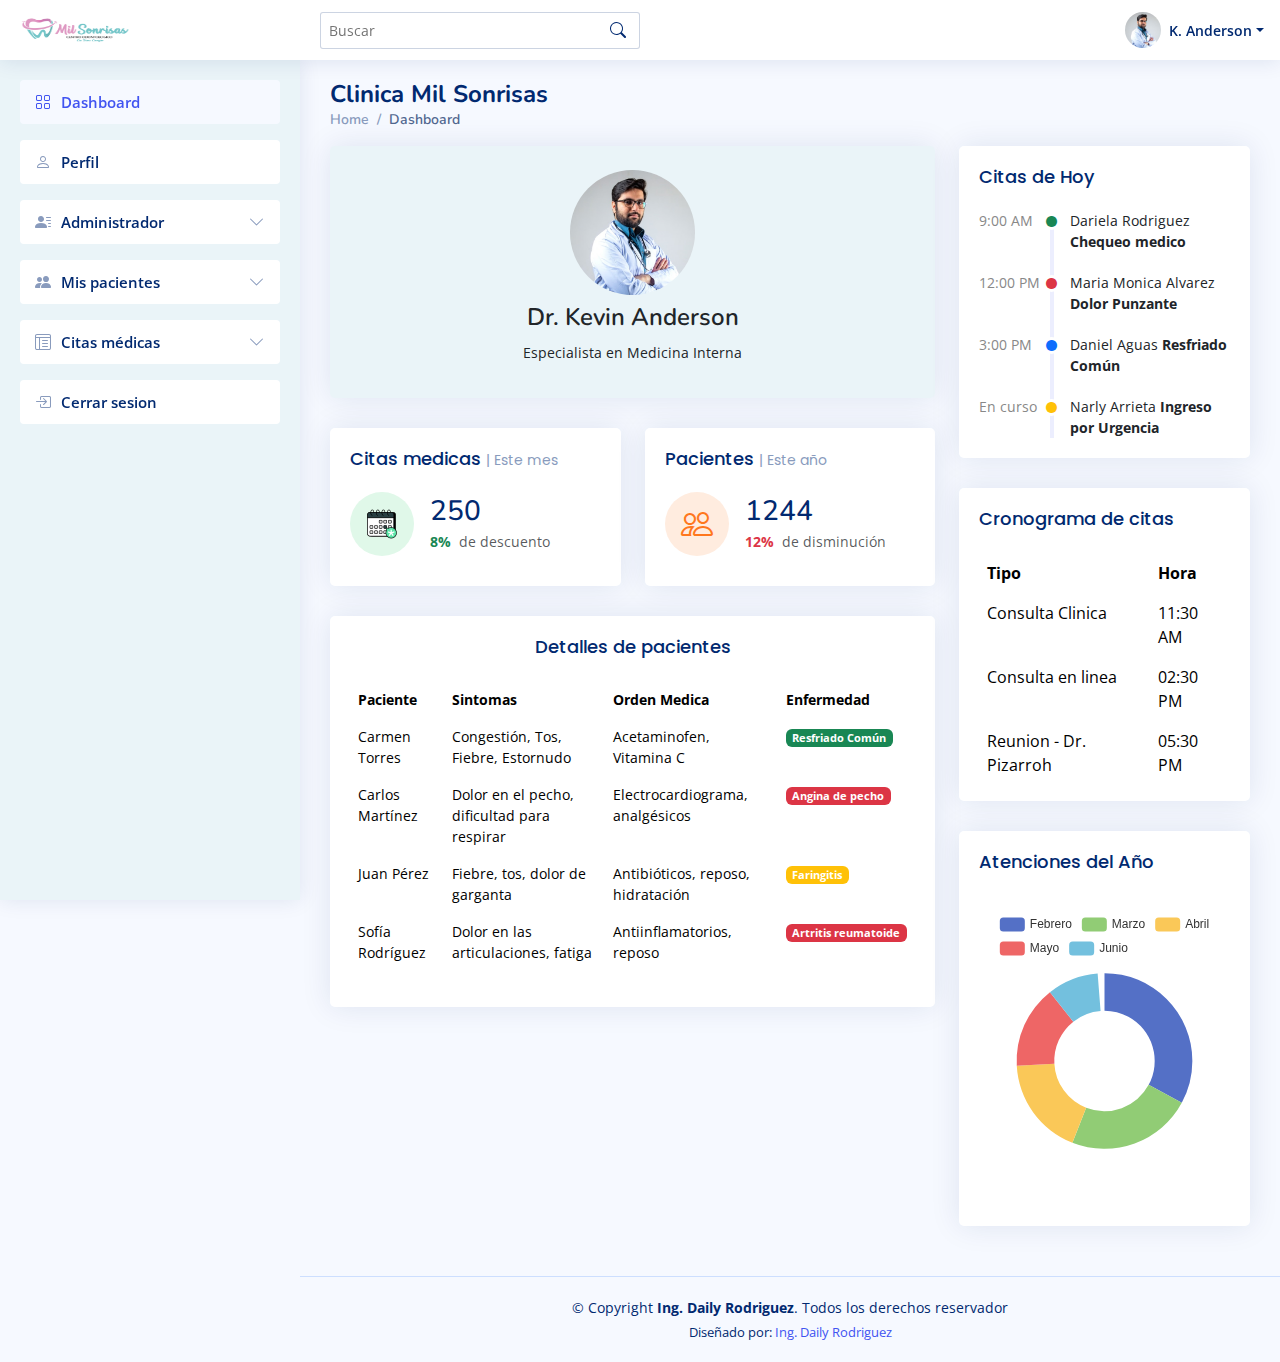
==== Bootstrap/mil-sonrisas/dashboard.html @ a7ec113c "proyecto mil sonrirsas" ====
<!DOCTYPE html>
<html lang="en">

<head>
  <meta charset="utf-8">
  <meta content="width=device-width, initial-scale=1.0" name="viewport">

  <title>Mil sonrisas</title>
  <meta content="" name="description">
  <meta content="" name="keywords">

  <!-- Favicons -->
  <link href="img/logo.png" rel="icon">
  <link href="img/apple-touch-icon.png" rel="apple-touch-icon">

  <!-- Google Fonts -->
  <link href="https://fonts.gstatic.com" rel="preconnect">
  <link href="https://fonts.googleapis.com/css?family=Open+Sans:300,300i,400,400i,600,600i,700,700i|Nunito:300,300i,400,400i,600,600i,700,700i|Poppins:300,300i,400,400i,500,500i,600,600i,700,700i" rel="stylesheet">

  <!-- Vendor CSS Files -->
  <link href="vendor/bootstrap/css/bootstrap.min.css" rel="stylesheet">
  <link href="vendor/bootstrap-icons/bootstrap-icons.css" rel="stylesheet">
  <link href="vendor/boxicons/css/boxicons.min.css" rel="stylesheet">
  <link href="vendor/quill/quill.snow.css" rel="stylesheet">
  <link href="vendor/quill/quill.bubble.css" rel="stylesheet">
  <link href="vendor/remixicon/remixicon.css" rel="stylesheet">
  <link href="vendor/simple-datatables/style.css" rel="stylesheet">

  <!-- Template Main CSS File -->
  <link href="css/style.css" rel="stylesheet">

  <!-- =======================================================
  * Template Name: NiceAdmin
  * Template URL: https://bootstrapmade.com/nice-admin-bootstrap-admin-html-template/
  * Updated: Apr 20 2024 with Bootstrap v5.3.3
  * Author: BootstrapMade.com
  * License: https://bootstrapmade.com/license/
  ======================================================== -->
</head>

<body>

  <!-- ======= Header ======= -->
  <header id="header" class="header fixed-top d-flex align-items-center">

    <div class="d-flex align-items-center justify-content-between">
      <a href="dashboard.html" class="logo d-flex align-items-center">
        <img src="img/logo.png" alt="" width="110px">
        <span class="d-none d-lg-block"></span>
      </a>
    </div><!-- End Logo -->

    <div class="search-bar">
      <form class="search-form d-flex align-items-center" method="POST" action="#">
        <input type="text" name="query" placeholder="Buscar" title="Enter search keyword">
        <button type="submit" title="Search"><i class="bi bi-search"></i></button>
      </form>
    </div><!-- End Search Bar -->

    <nav class="header-nav ms-auto">
      <ul class="d-flex align-items-center">

        <li class="nav-item mb-3 d-block d-lg-none">
          <a class="nav-link nav-icon search-bar-toggle " href="#">
            <i class="bi bi-search"></i>
          </a>
        </li><!-- End Search Icon-->

        <li class="nav-item mb-3 dropdown pe-3">

          <a class="nav-link nav-profile d-flex align-items-center pe-0 mt-3" href="#" data-bs-toggle="dropdown">
            <img src="img/profile-img.jpg" alt="Profile" class="rounded-circle">
            <span class="d-none d-md-block dropdown-toggle ps-2">K. Anderson</span>
          </a><!-- End Profile Iamge Icon -->

          <ul class="dropdown-menu dropdown-menu-end dropdown-menu-arrow profile">
            <li class="dropdown-header">
              <h6>Kevin Anderson</h6>
            </li>
            <li>
              <hr class="dropdown-divider">
            </li>

            <li>
              <a class="dropdown-item d-flex align-items-center" href="users-profile.html">
                <i class="bi bi-person"></i>
                <span>Mi perfil</span>
              </a>
            </li>
            <li>
              <hr class="dropdown-divider">
            </li>

            <li>
              <a class="dropdown-item d-flex align-items-center" href="#">
                <i class="bi bi-gear"></i>
                <span>Configuracion de la cuenta</span>
              </a>
            </li>
            <li>
              <hr class="dropdown-divider">
            </li>

            <li>
              <a class="dropdown-item d-flex align-items-center" href="#">
                <i class="bi bi-question-circle"></i>
                <span>Necesitas ayuda?</span>
              </a>
            </li>
            <li>
              <hr class="dropdown-divider">
            </li>

            <li>
              <a class="dropdown-item d-flex align-items-center" href="login.html">
                <i class="bi bi-box-arrow-right"></i>
                <span>Desconectar</span>
              </a>
            </li>

          </ul><!-- End Profile Dropdown Items -->
        </li><!-- End Profile Nav -->

      </ul>
    </nav><!-- End Icons Navigation -->

  </header><!-- End Header -->

  <!-- ======= Sidebar ======= -->
  <aside id="sidebar" class="sidebar" style="background-color: rgb(234, 244, 248);">

    <ul class="sidebar-nav" id="sidebar-nav">
      <li class="nav-item mb-3">
        <a class="nav-link " href="dashboard.html">
          <i class="bi bi-grid"></i>
          <span>Dashboard</span>
        </a>
      </li><!-- End Dashboard Nav -->

      <li class="nav-item mb-3">
        <a class="nav-link collapsed" href="users-profile.html">
          <i class="bi bi-person"></i>
          <span>Perfil</span>
        </a>
      </li><!-- End Profile Page Nav -->

      <li class="nav-item mb-3">
        <a class="nav-link collapsed" data-bs-target="#forms-nav" data-bs-toggle="collapse" href="#" >
          <i class="bi bi-person-lines-fill"></i><span>Administrador</span><i class="bi bi-chevron-down ms-auto"></i>
        </a>
        <ul id="forms-nav" class="nav-content collapse" data-bs-parent="#sidebar-nav">
          <li>
            <a href="personal.html" >
              <i class="bi bi-circle"></i><span>Nuevo personal</span>
            </a>
          </li>
          <li>
            <a href="#">
              <i class="bi bi-circle"></i><span>Medico</span>
            </a>
          </li>
          <li>
            <a href="#">
              <i class="bi bi-circle"></i><span>Asistencial</span>
            </a>
          </li>
        </ul>
      </li><!-- End Forms Nav -->

      <li class="nav-item mb-3" >
        <a class="nav-link collapsed" data-bs-target="#tables-nav" data-bs-toggle="collapse" href="#" >
          <i class="bi bi-people-fill"></i><span>Mis pacientes</span><i class="bi bi-chevron-down ms-auto"></i>
        </a>
        <ul id="tables-nav" class="nav-content collapse " data-bs-parent="#sidebar-nav">
          <li>
            <a href="paciente.html">
              <i class="bi bi-circle"></i><span>Nuevo paciente</span>
            </a>
          </li>
          <li>
            <a href="#">
              <i class="bi bi-circle"></i><span>Historial de pacientes</span>
            </a>
          </li>
          <li>
            <a href="#">
              <i class="bi bi-circle"></i><span>Detalles de pacientes</span>
            </a>
          </li>
          <li>
            <a href="receta-medica.html">
              <i class="bi bi-circle"></i><span>Receta medica</span>
            </a>
          </li>
          <li>
            <a href="orden-medica.html">
              <i class="bi bi-circle"></i><span>Orden medica</span>
            </a>
          </li>
        </ul>
      </li><!-- End Tables Nav -->

      <li class="nav-item mb-3">
        <a class="nav-link collapsed" data-bs-target="#citas-nav" data-bs-toggle="collapse" href="#">
          <i class="bi bi-layout-text-window-reverse"></i><span>Citas médicas</span><i class="bi bi-chevron-down ms-auto"></i>
        </a>
        <ul id="citas-nav" class="nav-content collapse" data-bs-parent="#sidebar-nav">
          <li>
            <a href="cita-medica.html">
              <i class="bi bi-circle"></i><span>Nueva cita médica</span>
            </a>
          </li>
          <li>
            <a href="#">
              <i class="bi bi-circle"></i><span>Citas programadas</span>
            </a>
          </li>
          <li>
            <a href="#">
              <i class="bi bi-circle"></i><span>Citas pendientes</span>
            </a>
          </li>
          <li>
            <a href="#">
              <i class="bi bi-circle"></i><span>Citas canceladas</span>
            </a>
          </li>
        </ul>
      </li><!-- End Tables Nav -->
      

      <li class="nav-item mb-3">
        <a class="nav-link collapsed" href="login.html">
          <i class="bi bi-box-arrow-in-right"></i>
          <span>Cerrar sesion</span>
        </a>
      </li><!-- End Login Page Nav -->

    </ul>

  </aside><!-- End Sidebar-->

  <main id="main" class="main">

    <div class="pagetitle">
      <h1>Clinica Mil Sonrisas</h1>
      <nav>
        <ol class="breadcrumb">
          <li class="breadcrumb-item"><a href="dashboard.html">Home</a></li>
          <li class="breadcrumb-item active">Dashboard</li>
        </ol>
      </nav>
    </div><!-- End Page Title -->

    <section class="section dashboard">
      <div class="row">
        <!-- Left side columns -->
        <div class="col-lg-8">
          <div class="row">
            <!-- Sales Card -->
            <div class="col-xxl-4 col-md-12">
              <div class="card info-card sales-card" style="background-color: rgb(234, 244, 248);">
                <div class="text-center mb-4 mt-4">
                  <img src="img/profile-img.jpg" width="125px" alt="Logo" class="img-fluid rounded-circle mb-2">
                  <h4>Dr. Kevin Anderson</h4>
                  <small>Especialista en Medicina Interna</small>
              </div>

              </div>
            </div><!-- End Sales Card -->

            <!-- Revenue Card -->
            <div class="col-xxl-4 col-md-6">
              <div class="card info-card revenue-card">

                <div class="card-body">
                  <h5 class="card-title">Citas medicas <span>|  Este mes</span></h5>

                  <div class="d-flex align-items-center">
                    <div class="card-icon rounded-circle d-flex align-items-center justify-content-center">
                      <img src="img/cita.png" alt="">
                    </div>
                    <div class="ps-3">
                      <h6>250</h6>
                      <span class="text-success small pt-1 fw-bold">8%</span> <span class="text-muted small pt-2 ps-1">de descuento</span>

                    </div>
                  </div>
                </div>

              </div>
            </div><!-- End Revenue Card -->

            <!-- Customers Card -->
            <div class="col-xxl-4 col-xl-6">

              <div class="card info-card customers-card">


                <div class="card-body">
                  <h5 class="card-title">Pacientes  <span>| Este año</span></h5>

                  <div class="d-flex align-items-center">
                    <div class="card-icon rounded-circle d-flex align-items-center justify-content-center">
                      <i class="bi bi-people"></i>
                    </div>
                    <div class="ps-3">
                      <h6>1244</h6>
                      <span class="text-danger small pt-1 fw-bold">12%</span> <span class="text-muted small pt-2 ps-1">de disminución</span>

                    </div>
                  </div>

                </div>
              </div>

            </div><!-- End Customers Card -->

            <!-- Recent Sales -->
            <div class="col-12">
              <div class="card recent-sales overflow-auto">
                <div class="card-body col-12">
                  <h5 class="card-title d-flex justify-content-center">Detalles de pacientes</h5>

                  <table class="table table-borderless datatable col-12">
                    <thead>
                      <tr>
                        <th scope="col">Paciente</th>
                        <th scope="col">Sintomas</th>
                        <th scope="col">Orden Medica</th>
                        <th scope="col">Enfermedad</th>
                      </tr>
                    </thead>
                    <tbody>
                      <tr>
                        <td>Carmen Torres</td>
                        <td>Congestión, Tos, Fiebre, Estornudo</td>
                        <td>Acetaminofen, Vitamina C</td>
                        <td><span class="badge bg-success">Resfriado Común</span></td>
                      </tr>
                      <tr>
                        <td>Carlos Martínez</td>
                        <td>Dolor en el pecho, dificultad para respirar</td>
                        <td>Electrocardiograma, analgésicos</td>
                        <td><span class="badge bg-danger">Angina de pecho</span></td>
                      </tr>
                      <tr>
                        <td>Juan Pérez</td>
                        <td>Fiebre, tos, dolor de garganta</td>
                        <td>Antibióticos, reposo, hidratación</td>
                        <td><span class="badge bg-warning">Faringitis</span></td>
                      </tr>
                      <tr>
                        <td>Sofía Rodríguez</td>
                        <td>Dolor en las articulaciones, fatiga</td>
                        <td>Antiinflamatorios, reposo</td>
                        <td><span class="badge bg-danger">Artritis reumatoide</span></td>
                      </tr>
                    </tbody>
                  </table>

                </div>

              </div>
            </div><!-- End Recent Sales -->

            <!-- Top Selling -->
            

          </div>
        </div><!-- End Left side columns -->

        <!-- Right side columns -->
        <div class="col-lg-4">

          <!-- Recent Activity -->
          <div class="card">


            <div class="card-body">
              <h5 class="card-title">Citas de Hoy</h5>

              <div class="activity">

                <div class="activity-item d-flex">
                  <div class="activite-label">9:00 AM</div>
                  <i class='bi bi-circle-fill activity-badge text-success align-self-start'></i>
                  <div class="activity-content">
                    Dariela Rodriguez <a href="#" class="fw-bold text-dark">Chequeo medico</a>
                  </div>
                </div><!-- End activity item-->

                <div class="activity-item d-flex">
                  <div class="activite-label">12:00 PM</div>
                  <i class='bi bi-circle-fill activity-badge text-danger align-self-start'></i>
                  <div class="activity-content">
                    Maria Monica Alvarez <a href="#" class="fw-bold text-dark">Dolor Punzante</a>
                  </div>
                </div><!-- End activity item-->

                <div class="activity-item d-flex">
                  <div class="activite-label">3:00 PM</div>
                  <i class='bi bi-circle-fill activity-badge text-primary align-self-start'></i>
                  <div class="activity-content">
                    Daniel Aguas <a href="#" class="fw-bold text-dark">Resfriado Común </a>
                  </div>
                </div><!-- End activity item-->

                <div class="activity-item d-flex">
                  <div class="activite-label">En curso</div>
                  <i class='bi bi-circle-fill activity-badge text-warning align-self-start'></i>
                  <div class="activity-content">
                    Narly Arrieta <a href="#" class="fw-bold text-dark"> Ingreso por Urgencia</a>
                  </div>
                </div><!-- End activity item-->

              </div>

            </div>
          </div><!-- End Recent Activity -->

          

          <!-- Website Traffic -->
          <div class="card">
            <div class="card-body pb-0">
              <h5 class="card-title">Cronograma de citas</h5>
              <div>
                <table class="table table-borderless datatable">
                  <thead>
                    <tr>
                      <th scope="col">Tipo</th>
                      <th scope="col">Hora</th>
                    </tr>
                  </thead>
                  <tbody>
                    <tr>
                      <td> Consulta Clinica</td>
                      <td>11:30 AM</td>
                    </tr>
                    <tr>
                      <td>Consulta en linea</td>
                      <td>02:30 PM</td>
                    </tr>
                    <tr>
                      <td>Reunion - Dr. Pizarroh</td>
                      <td>05:30 PM</td>
                    </tr>
                  </tbody>
                </table>
              </div>
            </div>
            
          </div><!-- End Website Traffic -->
          
          <div class="card">
            <div class="card-body pb-0">
              <h5 class="card-title">Atenciones del Año</h5>

              <div id="trafficChart" style="min-height: 330px;" class="echart"></div>

              <script>
                document.addEventListener("DOMContentLoaded", () => {
                  echarts.init(document.querySelector("#trafficChart")).setOption({
                    tooltip: {
                      trigger: 'item'
                    },
                    legend: {
                      top: '5%',
                      left: 'center'
                    },
                    series: [{
                      name: 'Access From',
                      type: 'pie',
                      radius: ['40%', '70%'],
                      avoidLabelOverlap: false,
                      label: {
                        show: false,
                        position: 'center'
                      },
                      emphasis: {
                        label: {
                          show: true,
                          fontSize: '18',
                          fontWeight: 'bold'
                        }
                      },
                      labelLine: {
                        show: false
                      },
                      data: [{
                          value: 1048,
                          name: 'Febrero'
                        },
                        {
                          value: 735,
                          name: 'Marzo'
                        },
                        {
                          value: 580,
                          name: 'Abril'
                        },
                        {
                          value: 484,
                          name: 'Mayo'
                        },
                        {
                          value: 300,
                          name: 'Junio'
                        }
                      ]
                    }]
                  });
                });
              </script>

            </div>
          </div><!-- End Website Traffic -->
          <!-- News & Updates Traffic -->

        </div>
      </div>
    </section>

  </main><!-- End #main -->

  <!-- ======= Footer ======= -->
  <footer id="footer" class="footer">
    <div class="copyright">
      &copy; Copyright <strong><span>Ing. Daily Rodriguez</span></strong>. Todos los derechos reservador
    </div>
    <div class="credits">
      Diseñado por:  <a href="#">Ing. Daily Rodriguez</a>
    </div>
  </footer><!-- End Footer -->



  <a href="#" class="back-to-top d-flex align-items-center justify-content-center"><i class="bi bi-arrow-up-short"></i></a>

  <!-- Vendor JS Files -->
  <script src="vendor/apexcharts/apexcharts.min.js"></script>
  <script src="vendor/bootstrap/js/bootstrap.bundle.min.js"></script>
  <script src="vendor/chart.js/chart.umd.js"></script>
  <script src="vendor/echarts/echarts.min.js"></script>
  <script src="vendor/quill/quill.js"></script>
  <script src="vendor/simple-datatables/simple-datatables.js"></script>
  <script src="vendor/tinymce/tinymce.min.js"></script>
  <script src="vendor/php-email-form/validate.js"></script>

  <!-- Template Main JS File -->
  <script src="js/main.js"></script>

</body>

</html>
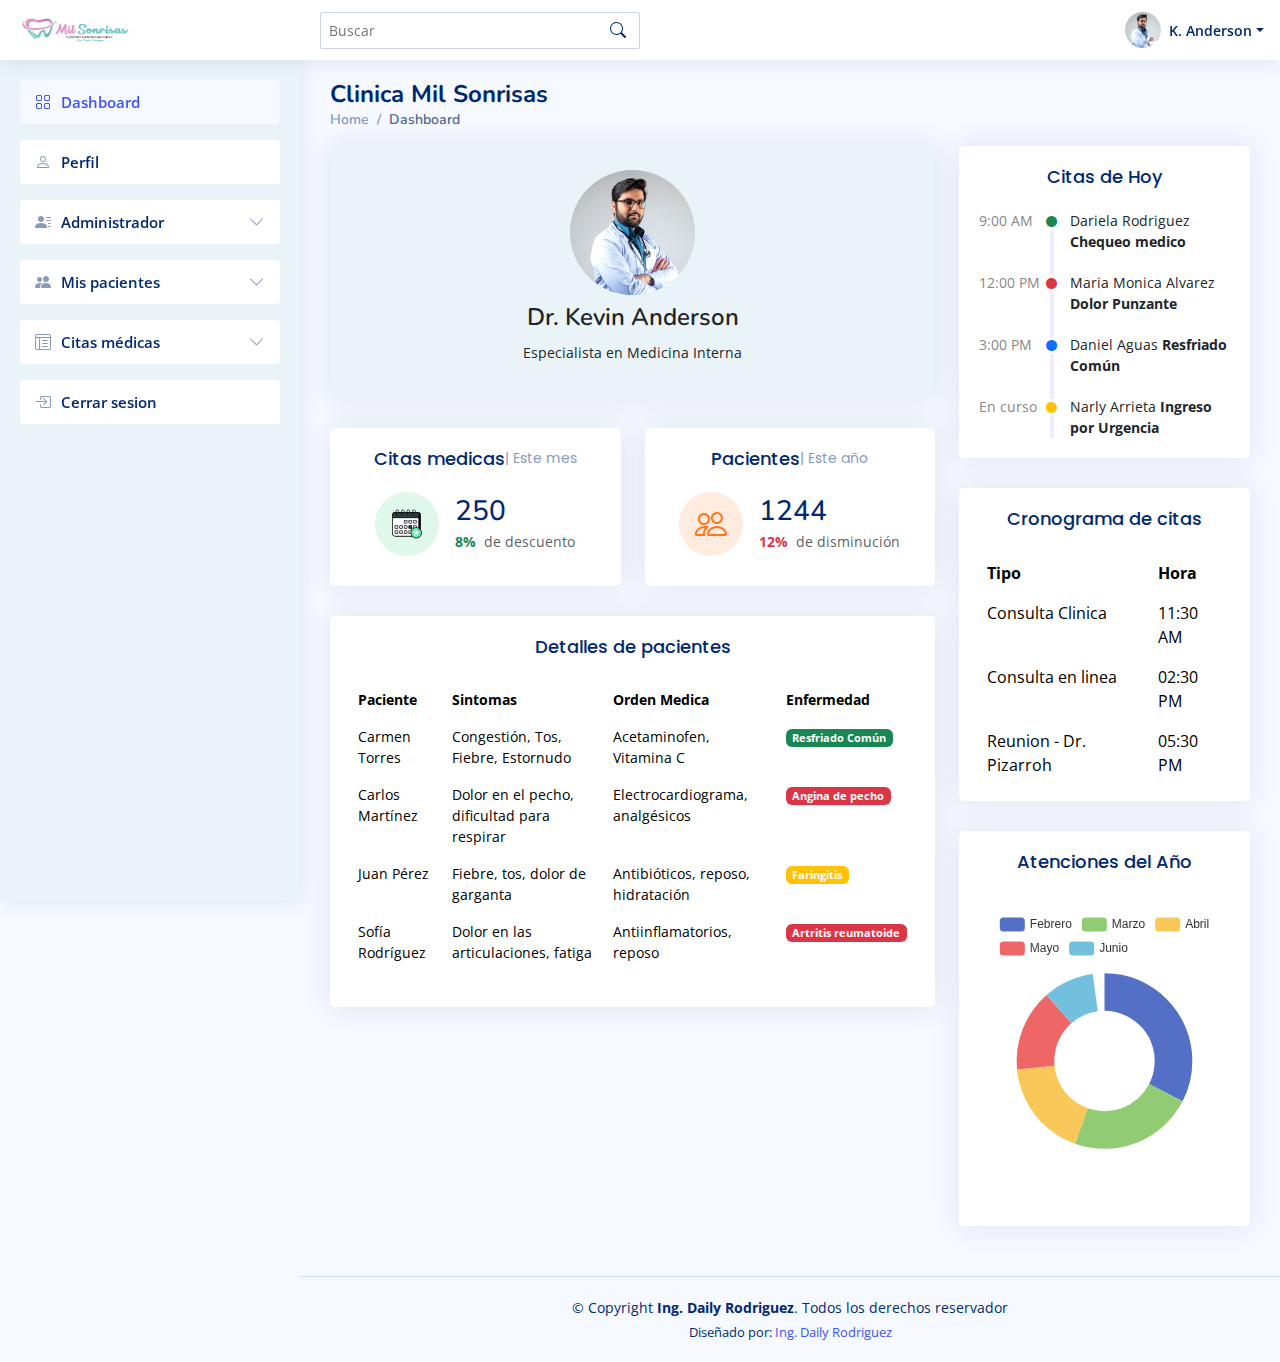
==== commit 3b6b0369: "Update dashboard.html" ====
--- a/Bootstrap/mil-sonrisas/dashboard.html
+++ b/Bootstrap/mil-sonrisas/dashboard.html
@@ -258,7 +258,7 @@
         <div class="col-lg-8">
           <div class="row">
             <!-- Sales Card -->
-            <div class="col-xxl-4 col-md-12">
+            <div class="col-md-12">
               <div class="card info-card sales-card" style="background-color: rgb(234, 244, 248);">
                 <div class="text-center mb-4 mt-4">
                   <img src="img/profile-img.jpg" width="125px" alt="Logo" class="img-fluid rounded-circle mb-2">
@@ -270,13 +270,13 @@
             </div><!-- End Sales Card -->
 
             <!-- Revenue Card -->
-            <div class="col-xxl-4 col-md-6">
+            <div class="col-md-6">
               <div class="card info-card revenue-card">
 
                 <div class="card-body">
-                  <h5 class="card-title">Citas medicas <span>|  Este mes</span></h5>
-
-                  <div class="d-flex align-items-center">
+                  <h5 class="card-title d-flex align-items-center justify-content-center">Citas medicas <span>|  Este mes</span></h5>
+
+                  <div class="d-flex align-items-center justify-content-center">
                     <div class="card-icon rounded-circle d-flex align-items-center justify-content-center">
                       <img src="img/cita.png" alt="">
                     </div>
@@ -292,15 +292,15 @@
             </div><!-- End Revenue Card -->
 
             <!-- Customers Card -->
-            <div class="col-xxl-4 col-xl-6">
+            <div class="col-xl-6">
 
               <div class="card info-card customers-card">
 
 
                 <div class="card-body">
-                  <h5 class="card-title">Pacientes  <span>| Este año</span></h5>
-
-                  <div class="d-flex align-items-center">
+                  <h5 class="card-title d-flex align-items-center justify-content-center">Pacientes  <span>| Este año</span></h5>
+
+                  <div class="d-flex align-items-center justify-content-center">
                     <div class="card-icon rounded-circle d-flex align-items-center justify-content-center">
                       <i class="bi bi-people"></i>
                     </div>
@@ -378,7 +378,7 @@
 
 
             <div class="card-body">
-              <h5 class="card-title">Citas de Hoy</h5>
+              <h5 class="card-title d-flex align-items-center justify-content-center">Citas de Hoy</h5>
 
               <div class="activity">
 
@@ -424,7 +424,7 @@
           <!-- Website Traffic -->
           <div class="card">
             <div class="card-body pb-0">
-              <h5 class="card-title">Cronograma de citas</h5>
+              <h5 class="card-title d-flex align-items-center justify-content-center">Cronograma de citas</h5>
               <div>
                 <table class="table table-borderless datatable">
                   <thead>
@@ -455,7 +455,7 @@
           
           <div class="card">
             <div class="card-body pb-0">
-              <h5 class="card-title">Atenciones del Año</h5>
+              <h5 class="card-title d-flex align-items-center justify-content-center">Atenciones del Año</h5>
 
               <div id="trafficChart" style="min-height: 330px;" class="echart"></div>
 
@@ -553,4 +553,4 @@
 
 </body>
 
-</html>+</html>
